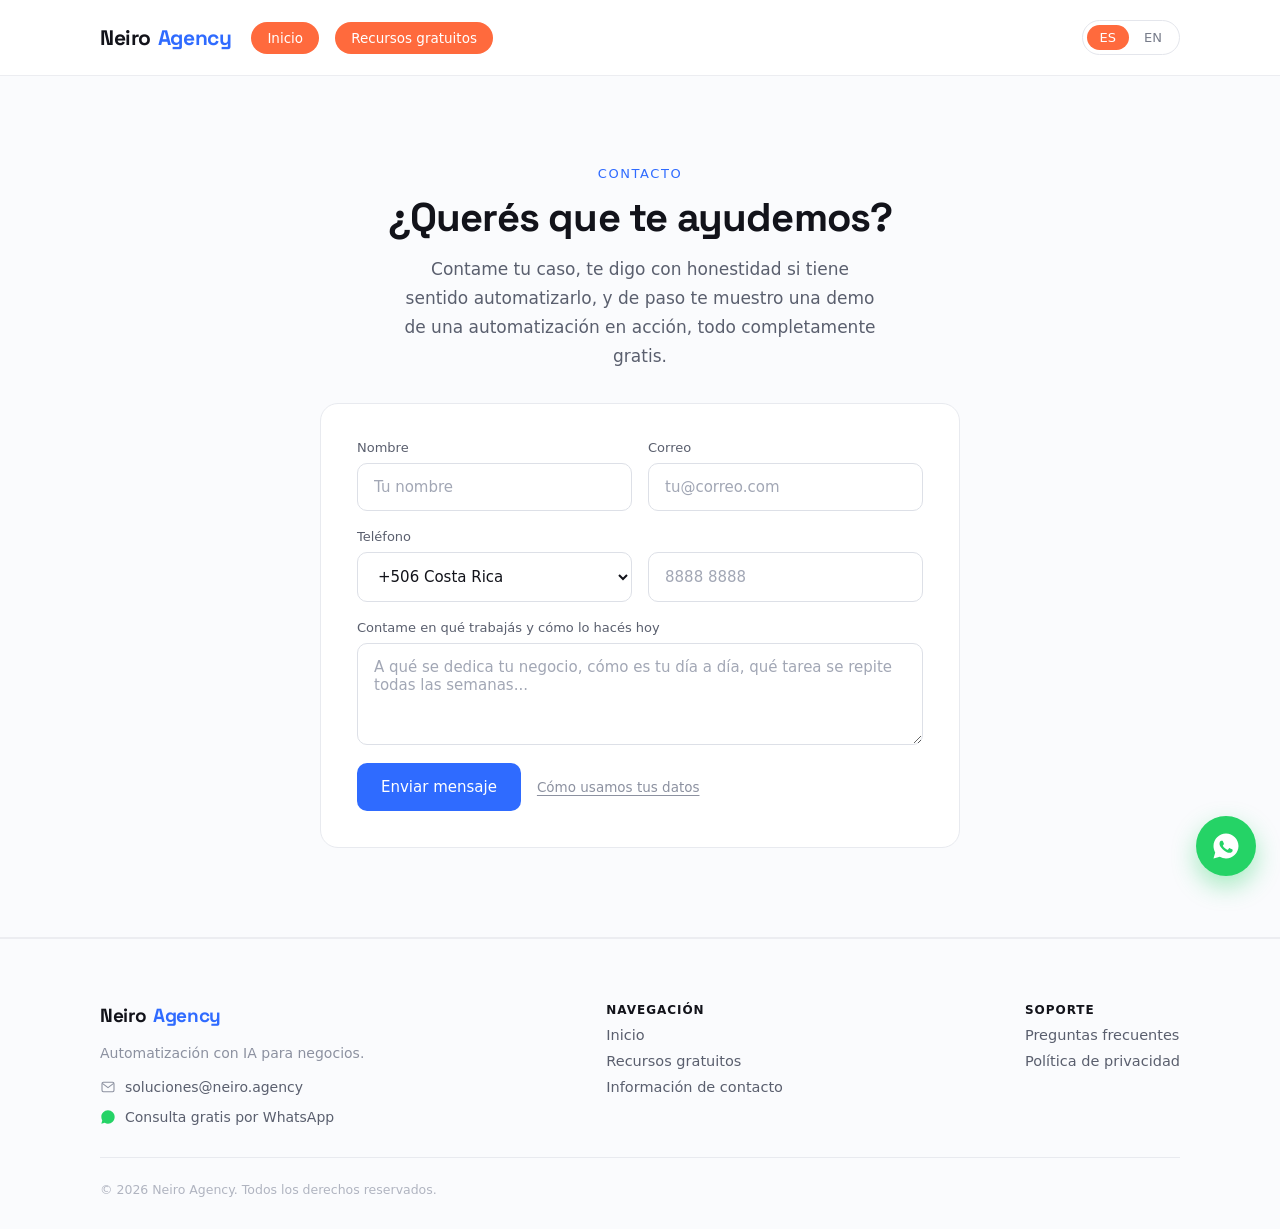
==== contacto.html @ ef7d7686 "Agregar Open Graph, Twitter Card y manifest con el logo de la marca El sitio no tenía og:image ni ma" ====
<!doctype html>
<html lang="es">
<head>
<meta charset="utf-8">
<meta name="viewport" content="width=device-width, initial-scale=1">
<title>Contacto · Neiro Agency</title>
<meta name="description" content="Contanos tu caso y te decimos con honestidad si tiene sentido automatizarlo.">
<meta property="og:title" content="Contacto · Neiro Agency">
<meta property="og:description" content="Contanos tu caso y te decimos con honestidad si tiene sentido automatizarlo.">
<meta property="og:image" content="https://neiro.agency/img/og-image.png">
<meta property="og:url" content="https://neiro.agency/contacto.html">
<meta property="og:type" content="website">
<meta name="twitter:card" content="summary_large_image">
<meta name="twitter:title" content="Contacto · Neiro Agency">
<meta name="twitter:description" content="Contanos tu caso y te decimos con honestidad si tiene sentido automatizarlo.">
<meta name="twitter:image" content="https://neiro.agency/img/og-image.png">
<link rel="manifest" href="manifest.json">
<link rel="icon" type="image/x-icon" href="favicon.ico">
<link rel="icon" type="image/png" sizes="32x32" href="img/favicon-32.png">
<link rel="icon" type="image/png" sizes="16x16" href="img/favicon-16.png">
<link rel="apple-touch-icon" sizes="180x180" href="img/apple-touch-icon.png">
<link rel="stylesheet" href="https://fonts.googleapis.com/css2?family=Space+Grotesk:wght@500;700&display=swap">
<style>
  :root { --accent: #2F6BFF; }
  * { box-sizing: border-box; }
  html { background: #ffffff; }
  body { margin: 0; background: #ffffff; color: #12131A; font-family: ui-sans-serif, system-ui, -apple-system, 'Segoe UI', sans-serif; overflow-x: hidden; overscroll-behavior-x: none; }
  a { color: var(--accent); text-decoration: none; }
  a:hover { color: #1D46C7; }
  h1, h2, h3 { font-family: 'Space Grotesk', ui-sans-serif, system-ui, sans-serif; margin: 0; letter-spacing: -0.02em; }
  p { margin: 0; }
  input, select, textarea { font-family: inherit; font-size: 15px; color: #12131A; background: #ffffff; border: 1px solid #DDE0E7; border-radius: 10px; padding: 14px 16px; outline: none; width: 100%; transition: border-color .2s ease, box-shadow .2s ease; }
  input:focus, select:focus, textarea:focus { border-color: var(--accent); box-shadow: 0 0 0 3px rgba(47,107,255,.14); }
  input::placeholder, textarea::placeholder { color: #A2A7B5; }
  @keyframes dcFadeUp { from { opacity: 0; transform: translateY(16px); } to { opacity: 1; transform: none; } }
  .reveal { transition: opacity .8s cubic-bezier(.22,.68,.3,1), transform .8s cubic-bezier(.22,.68,.3,1); }
  body[data-anim="on"] .reveal { opacity: 0; transform: translateY(22px); }
  body[data-anim="on"] .reveal.is-in { opacity: 1; transform: none; }
  .btn { cursor: pointer; user-select: none; transition: transform .4s cubic-bezier(.34,1.56,.64,1), box-shadow .3s ease, background-color .22s ease, border-color .22s ease; border: none; font: inherit; }
  .btn:hover { transform: translateY(-3px) scale(1.03); box-shadow: 0 12px 28px rgba(47,107,255,.28); }
  a.btn:not(.btn-ghost), a.btn:not(.btn-ghost):hover { color: #ffffff; }
  a.nav-cta, a.nav-cta:hover { color: #ffffff !important; background: #FF6A3D; }
  a.nav-cta:hover { background: #E85A2E; }
  .pill-tag { display: inline-block; transition: transform .4s cubic-bezier(.34,1.56,.64,1), box-shadow .3s ease; }
  .pill-tag:hover { transform: translateY(-4px) scale(1.05); box-shadow: 0 10px 20px rgba(47,107,255,.18); }
  .wa-float { position: fixed; bottom: 24px; right: 24px; width: 60px; height: 60px; border-radius: 50%; background: #25D366; display: flex; align-items: center; justify-content: center; box-shadow: 0 10px 24px rgba(37,211,102,.4); z-index: 500; }
  .wa-float:hover { box-shadow: 0 14px 32px rgba(37,211,102,.5) !important; }
  a.nav-link { display: inline-block; transition: transform .4s cubic-bezier(.34,1.56,.64,1); }
  a.nav-link:hover { transform: translateY(-2px) scale(1.06); }
  .btn:active { transform: translateY(0); box-shadow: none; }
  .field-error { font-size: 13px; color: #C0392B; }
  .info-grid { display: grid; grid-template-columns: 1fr; gap: 1px; background: #E8EAEF; border: 1px solid #E8EAEF; border-radius: 18px; overflow: hidden; }
  @media (min-width: 640px) { .info-grid { grid-template-columns: repeat(2, minmax(0, 1fr)); } }
  @media (min-width: 900px) { .info-grid { grid-template-columns: repeat(3, minmax(0, 1fr)); } }
  .lang-btn.is-active { color: #ffffff !important; background: #FF6A3D !important; }
  .lang-btn, .btn, a { touch-action: manipulation; }
  @media (max-width: 480px) {
    .lang-btn { padding: 9px 15px !important; font-size: 14px !important; }
    .phone-row select, .phone-row input { font-size: 16px !important; }
    .footer-row { flex-direction: column; justify-content: center; text-align: center; }
    .footer-row .footer-meta { align-items: center; }
  }
  @media (max-width: 640px) {
    .header-outer { justify-content: space-between; }
    .header-logo { order: 1; }
    .header-toggle { order: 2; margin-left: 0; }
    .header-links { order: 3; flex-basis: 100%; }
  }
  .lang-btn:not(.is-active) { color: #777C8A !important; background: transparent !important; }
  [hidden] { display: none !important; }
  a.contact-link { text-decoration: none; color: inherit; }
  a.contact-link:hover .contact-text, a.contact-link.contact-mail:hover { text-decoration: underline; text-underline-offset: 3px; }
  a.contact-link:focus-visible { outline: 2px solid var(--accent); outline-offset: 4px; border-radius: 4px; }
  @keyframes dcFade { from { opacity: 0; } to { opacity: 1; } }
  @keyframes dcPopIn { from { opacity: 0; transform: translateY(14px) scale(.96); } to { opacity: 1; transform: none; } }
  .modal { position: fixed; inset: 0; z-index: 1000; display: flex; align-items: center; justify-content: center; padding: 20px; }
  .modal-backdrop { position: absolute; inset: 0; background: rgba(18,19,26,.55); animation: dcFade .2s ease both; }
  .modal-card { position: relative; width: 100%; max-width: 420px; max-height: calc(100vh - 40px); max-height: calc(100dvh - 40px); overflow-y: auto; background: #ffffff; border-radius: 20px; padding: 36px 28px 28px; text-align: center; display: flex; flex-direction: column; align-items: center; gap: 12px; box-shadow: 0 24px 60px rgba(18,19,26,.28); animation: dcPopIn .28s cubic-bezier(.22,.68,.3,1) both; }
  .modal-x { position: absolute; top: 10px; right: 10px; width: 38px; height: 38px; display: flex; align-items: center; justify-content: center; border: none; background: transparent; border-radius: 10px; font-size: 26px; line-height: 1; color: #5A5F6E; cursor: pointer; transition: background-color .2s ease; }
  .modal-x:hover { background: #F1F3F8; }
  .modal-icon { width: 56px; height: 56px; border-radius: 50%; display: flex; align-items: center; justify-content: center; flex-shrink: 0; }
  .modal-icon.ok { background: var(--accent); }
  .modal-icon.err { background: #C0392B; }
  .modal-card h3 { font-size: 21px; line-height: 1.3; font-weight: 700; color: #12131A; }
  .modal-card p { font-size: 15px; line-height: 1.6; color: #444C63; }
  .hp { position: absolute; left: -9999px; top: auto; width: 1px; height: 1px; overflow: hidden; }
  @media (prefers-reduced-motion: reduce) {
    .reveal, .btn, .modal-card, .modal-backdrop { animation: none !important; transition: none !important; opacity: 1 !important; transform: none !important; }
  }
</style>
</head>
<body>

<div id="site-header" style="border-bottom: 1px solid #ECEDF1; background: #ffffff; position: fixed; top: 0; left: 0; right: 0; width: 100%; z-index: 10;">
  <div class="header-outer" style="max-width: 1160px; margin: 0 auto; padding: 20px clamp(20px, 4vw, 40px); display: flex; align-items: center; justify-content: flex-start; gap: 16px 20px; flex-wrap: wrap;">
    <a href="index.html" class="header-logo" style="font-family: 'Space Grotesk', ui-sans-serif, system-ui, sans-serif; font-weight: 700; font-size: 21px; letter-spacing: -0.02em; display: flex; gap: 7px;">
      <span style="color: #12131A;">Neiro</span><span style="color: var(--accent);">Agency</span>
    </a>
    <div class="header-links" style="display: flex; align-items: center; gap: 16px; flex-wrap: wrap;">
      <a href="index.html" class="btn nav-cta" data-en="Home" style="font-size: 13.5px; font-weight: 500; border-radius: 999px; padding: 8px 16px;">Inicio</a>
      <a href="recursos.html" class="btn nav-cta" data-en="Free resources" style="font-size: 13.5px; font-weight: 500; border-radius: 999px; padding: 8px 16px;">Recursos gratuitos</a>
    </div>
    <div class="header-toggle" style="display: flex; align-items: center; gap: 2px; border: 1px solid #E4E6EC; border-radius: 999px; padding: 4px; margin-left: auto;">
        <button class="btn lang-btn is-active" id="lang-es" style="font-size: 13px; font-weight: 500; border-radius: 999px; padding: 5px 13px;">ES</button>
        <button class="btn lang-btn" id="lang-en" style="font-size: 13px; font-weight: 500; border-radius: 999px; padding: 5px 13px;">EN</button>
      </div>
  </div>
</div>
<div id="header-spacer"></div>

<div id="contacto" style="background: #FAFBFD; border-bottom: 1px solid #ECEDF1;">
  <div class="reveal" style="max-width: 720px; margin: 0 auto; padding: clamp(60px, 7vw, 96px) clamp(20px, 4vw, 40px); display: flex; flex-direction: column; gap: 32px;">
    <div style="display: flex; flex-direction: column; align-items: center; gap: 14px; text-align: center;">
      <span data-en="Contact" style="font-size: 13px; font-weight: 500; letter-spacing: 0.12em; text-transform: uppercase; color: var(--accent);">Contacto</span>
      <h2 data-en="Want us to help you?" style="font-size: clamp(28px, 4.2vw, 40px); line-height: 1.16; font-weight: 700; color: #12131A;">¿Querés que te ayudemos?</h2>
      <p data-en="Tell me your situation, I'll be honest about whether it's worth automating, and I'll show you a demo of an automation in action, all completely free." style="font-size: clamp(15px, 1.6vw, 17px); line-height: 1.7; color: #5A5F6E; max-width: 480px;">Contame tu caso, te digo con honestidad si tiene sentido automatizarlo, y de paso te muestro una demo de una automatización en acción, todo completamente gratis.</p>
    </div>

    <div style="background: #ffffff; border: 1px solid #E8EAEF; border-radius: 18px; padding: clamp(24px, 3vw, 36px); display: flex; flex-direction: column; gap: 18px;">
      <div style="display: grid; grid-template-columns: repeat(auto-fit, minmax(220px, 1fr)); gap: 16px;">
        <div style="display: flex; flex-direction: column; gap: 8px;">
          <span data-en="Name" style="font-size: 13px; font-weight: 500; color: #5A5F6E;">Nombre</span>
          <input type="text" id="c-nombre" data-en-ph="Your name" placeholder="Tu nombre">
          <span id="c-nombre-error" class="field-error" hidden></span>
        </div>
        <div style="display: flex; flex-direction: column; gap: 8px;">
          <span data-en="Email" style="font-size: 13px; font-weight: 500; color: #5A5F6E;">Correo</span>
          <input type="email" id="c-correo" data-en-ph="you@email.com" placeholder="tu@correo.com">
          <span id="c-correo-error" class="field-error" hidden></span>
        </div>
      </div>
      <div style="display: flex; flex-direction: column; gap: 8px;">
        <span data-en="Phone" style="font-size: 13px; font-weight: 500; color: #5A5F6E;">Teléfono</span>
        <div class="phone-row" style="display: grid; grid-template-columns: repeat(auto-fit, minmax(220px, 1fr)); gap: 16px;">
          <select id="c-pais-tel" style="width: 100%;">
            <option>+93 Afganistán</option><option>+355 Albania</option><option>+49 Alemania</option><option>+376 Andorra</option>
            <option>+244 Angola</option><option>+1268 Antigua y Barbuda</option><option>+966 Arabia Saudita</option><option>+213 Argelia</option>
            <option>+54 Argentina</option><option>+374 Armenia</option><option>+61 Australia</option><option>+43 Austria</option>
            <option>+994 Azerbaiyán</option><option>+1242 Bahamas</option><option>+880 Bangladés</option><option>+1246 Barbados</option>
            <option>+973 Baréin</option><option>+32 Bélgica</option><option>+501 Belice</option><option>+229 Benín</option>
            <option>+375 Bielorrusia</option><option>+591 Bolivia</option><option>+387 Bosnia y Herzegovina</option><option>+267 Botsuana</option>
            <option>+55 Brasil</option><option>+673 Brunéi</option><option>+359 Bulgaria</option><option>+226 Burkina Faso</option>
            <option>+257 Burundi</option><option>+975 Bután</option><option>+238 Cabo Verde</option><option>+855 Camboya</option>
            <option>+237 Camerún</option><option>+1 Canadá</option><option>+974 Catar</option><option>+235 Chad</option>
            <option>+56 Chile</option><option>+86 China</option><option>+357 Chipre</option><option>+57 Colombia</option>
            <option>+269 Comoras</option><option>+850 Corea del Norte</option><option>+82 Corea del Sur</option><option>+225 Costa de Marfil</option>
            <option selected>+506 Costa Rica</option><option>+385 Croacia</option><option>+53 Cuba</option><option>+45 Dinamarca</option>
            <option>+1767 Dominica</option><option>+593 Ecuador</option><option>+20 Egipto</option><option>+503 El Salvador</option>
            <option>+971 Emiratos Árabes Unidos</option><option>+291 Eritrea</option><option>+421 Eslovaquia</option><option>+386 Eslovenia</option>
            <option>+34 España</option><option>+1 Estados Unidos</option><option>+372 Estonia</option><option>+268 Esuatini</option>
            <option>+251 Etiopía</option><option>+679 Fiyi</option><option>+63 Filipinas</option><option>+358 Finlandia</option>
            <option>+33 Francia</option><option>+241 Gabón</option><option>+220 Gambia</option><option>+995 Georgia</option>
            <option>+233 Ghana</option><option>+1473 Granada</option><option>+30 Grecia</option><option>+502 Guatemala</option>
            <option>+224 Guinea</option><option>+245 Guinea-Bisáu</option><option>+240 Guinea Ecuatorial</option><option>+592 Guyana</option>
            <option>+509 Haití</option><option>+504 Honduras</option><option>+852 Hong Kong</option><option>+36 Hungría</option>
            <option>+91 India</option><option>+62 Indonesia</option><option>+964 Irak</option><option>+98 Irán</option>
            <option>+353 Irlanda</option><option>+354 Islandia</option><option>+972 Israel</option><option>+39 Italia</option>
            <option>+1876 Jamaica</option><option>+81 Japón</option><option>+962 Jordania</option><option>+7 Kazajistán</option>
            <option>+254 Kenia</option><option>+996 Kirguistán</option><option>+686 Kiribati</option><option>+965 Kuwait</option>
            <option>+856 Laos</option><option>+266 Lesoto</option><option>+371 Letonia</option><option>+961 Líbano</option>
            <option>+231 Liberia</option><option>+218 Libia</option><option>+423 Liechtenstein</option><option>+370 Lituania</option>
            <option>+352 Luxemburgo</option><option>+853 Macao</option><option>+261 Madagascar</option><option>+60 Malasia</option>
            <option>+265 Malaui</option><option>+960 Maldivas</option><option>+223 Malí</option><option>+356 Malta</option>
            <option>+212 Marruecos</option><option>+230 Mauricio</option><option>+222 Mauritania</option><option>+52 México</option>
            <option>+373 Moldavia</option><option>+377 Mónaco</option><option>+976 Mongolia</option><option>+382 Montenegro</option>
            <option>+258 Mozambique</option><option>+264 Namibia</option><option>+674 Nauru</option><option>+977 Nepal</option>
            <option>+505 Nicaragua</option><option>+227 Níger</option><option>+234 Nigeria</option><option>+47 Noruega</option>
            <option>+64 Nueva Zelanda</option><option>+968 Omán</option><option>+31 Países Bajos</option><option>+92 Pakistán</option>
            <option>+507 Panamá</option><option>+675 Papúa Nueva Guinea</option><option>+595 Paraguay</option><option>+51 Perú</option>
            <option>+48 Polonia</option><option>+351 Portugal</option><option>+1787 Puerto Rico</option><option>+44 Reino Unido</option>
            <option>+236 República Centroafricana</option><option>+420 República Checa</option><option>+242 República del Congo</option>
            <option>+243 República Democrática del Congo</option><option>+1809 República Dominicana</option><option>+250 Ruanda</option>
            <option>+40 Rumanía</option><option>+7 Rusia</option><option>+685 Samoa</option><option>+378 San Marino</option>
            <option>+1758 Santa Lucía</option><option>+239 Santo Tomé y Príncipe</option><option>+221 Senegal</option><option>+381 Serbia</option>
            <option>+248 Seychelles</option><option>+232 Sierra Leona</option><option>+65 Singapur</option><option>+963 Siria</option>
            <option>+252 Somalia</option><option>+94 Sri Lanka</option><option>+27 Sudáfrica</option><option>+249 Sudán</option>
            <option>+211 Sudán del Sur</option><option>+46 Suecia</option><option>+41 Suiza</option><option>+597 Surinam</option>
            <option>+66 Tailandia</option><option>+886 Taiwán</option><option>+255 Tanzania</option><option>+992 Tayikistán</option>
            <option>+670 Timor Oriental</option><option>+228 Togo</option><option>+676 Tonga</option><option>+1868 Trinidad y Tobago</option>
            <option>+216 Túnez</option><option>+993 Turkmenistán</option><option>+90 Turquía</option><option>+688 Tuvalu</option>
            <option>+380 Ucrania</option><option>+256 Uganda</option><option>+598 Uruguay</option><option>+998 Uzbekistán</option>
            <option>+678 Vanuatu</option><option>+58 Venezuela</option><option>+84 Vietnam</option><option>+967 Yemen</option>
            <option>+253 Yibuti</option><option>+260 Zambia</option><option>+263 Zimbabue</option>
          </select>
          <input type="tel" id="c-telefono" placeholder="8888 8888" style="width: 100%;">
        </div>
        <span id="c-tel-error" class="field-error" hidden></span>
      </div>
      <div style="display: flex; flex-direction: column; gap: 8px;">
        <span data-en="Tell me what you do and how you do it today" style="font-size: 13px; font-weight: 500; color: #5A5F6E;">Contame en qué trabajás y cómo lo hacés hoy</span>
        <textarea rows="4" id="c-mensaje" data-en-ph="What your business does, what your day-to-day looks like, what task repeats every week..." placeholder="A qué se dedica tu negocio, cómo es tu día a día, qué tarea se repite todas las semanas..."></textarea>
      </div>
      <div class="hp" aria-hidden="true"><label>Website <input type="text" id="c-website" tabindex="-1" autocomplete="off"></label></div>
      <div style="display: flex; align-items: center; gap: 16px; flex-wrap: wrap;">
        <button class="btn" id="c-submit" data-en="Send message" style="font-size: 15px; font-weight: 500; color: #ffffff; background: var(--accent); border-radius: 10px; padding: 15px 24px; text-align: center;">Enviar mensaje</button>
        <a href="privacidad.html" id="privacy-link" target="_blank" rel="noopener" data-en="How we use your data" style="font-size: 13.5px; color: #8C91A0; text-decoration: underline; text-underline-offset: 3px;">Cómo usamos tus datos</a>
      </div>
    </div>
  </div>
</div>

<div style="border-top: 1px solid #ECEDF1; background: #FAFBFD;">
  <div style="max-width: 1160px; margin: 0 auto; padding: clamp(48px, 6vw, 64px) clamp(20px, 4vw, 40px) 32px; display: flex; flex-direction: column; gap: 32px;">
    <div style="display: flex; flex-wrap: wrap; justify-content: space-between; gap: 32px;">
      <div style="display: flex; flex-direction: column; gap: 14px; max-width: 300px;">
        <a href="index.html" style="font-family: 'Space Grotesk', ui-sans-serif, system-ui, sans-serif; font-weight: 700; font-size: 19px; letter-spacing: -0.02em; display: flex; gap: 6px;">
          <span style="color: #12131A;">Neiro</span><span style="color: var(--accent);">Agency</span>
        </a>
        <p data-en="AI automation for businesses." style="font-size: 14px; color: #8C91A0; line-height: 1.6;">Automatización con IA para negocios.</p>
        <a class="contact-link" href="mailto:soluciones@neiro.agency" style="display: flex; align-items: center; gap: 9px;">
          <svg viewBox="0 0 24 24" fill="none" stroke="#8C91A0" stroke-width="1.6" stroke-linecap="round" stroke-linejoin="round" style="width: 16px; height: 16px; flex-shrink: 0;" aria-hidden="true"><rect x="3" y="5" width="18" height="14" rx="2"></rect><path d="m4 7 8 6 8-6"></path></svg>
          <span style="font-size: 14px; color: #5A5F6E;">soluciones@neiro.agency</span>
        </a>
        <a class="contact-link" href="https://wa.me/50671907855" target="_blank" rel="noopener noreferrer" style="display: flex; align-items: center; gap: 9px;">
          <svg viewBox="0 0 24 24" fill="#25D366" style="width: 16px; height: 16px; flex-shrink: 0;" aria-hidden="true"><path d="M12 2C6.48 2 2 6.48 2 12c0 1.86.5 3.6 1.38 5.1L2 22l5.05-1.35A9.94 9.94 0 0 0 12 22c5.52 0 10-4.48 10-10S17.52 2 12 2Z"></path></svg>
          <span data-en="Free consultation via WhatsApp" style="font-size: 14px; color: #5A5F6E;">Consulta gratis por WhatsApp</span>
        </a>
      </div>
      <div style="display: flex; flex-direction: column; gap: 10px;">
        <span data-en="Navigation" style="font-size: 12px; font-weight: 700; letter-spacing: 0.08em; text-transform: uppercase; color: #12131A;">Navegación</span>
        <a href="index.html" class="nav-link" data-en="Home" style="font-size: 14.5px; color: #5A5F6E;">Inicio</a>
        <a href="recursos.html" class="nav-link" data-en="Free resources" style="font-size: 14.5px; color: #5A5F6E;">Recursos gratuitos</a>
        <a href="informacion.html" class="nav-link" data-en="Contact information" style="font-size: 14.5px; color: #5A5F6E;">Información de contacto</a>
      </div>
      <div style="display: flex; flex-direction: column; gap: 10px;">
        <span data-en="Support" style="font-size: 12px; font-weight: 700; letter-spacing: 0.08em; text-transform: uppercase; color: #12131A;">Soporte</span>
        <a href="index.html#faq" class="nav-link" data-en="FAQ" style="font-size: 14.5px; color: #5A5F6E;">Preguntas frecuentes</a>
        <a href="privacidad.html" class="nav-link" data-en="Privacy policy" style="font-size: 14.5px; color: #5A5F6E;">Política de privacidad</a>
      </div>
    </div>
    <div class="footer-row" style="display: flex; align-items: center; justify-content: space-between; gap: 16px; flex-wrap: wrap; padding-top: 24px; border-top: 1px solid #E8EAEF;">
      <span data-en="© 2026 Neiro Agency. All rights reserved." style="font-size: 12.5px; color: #B0B4C0;">© 2026 Neiro Agency. Todos los derechos reservados.</span>
    </div>
  </div>
</div>

<div id="modal" class="modal" hidden role="dialog" aria-modal="true" aria-labelledby="modal-title" aria-describedby="modal-text">
  <div class="modal-backdrop" data-close></div>
  <div class="modal-card">
    <button type="button" class="modal-x" id="modal-x" data-close aria-label="Cerrar">&times;</button>
    <div class="modal-icon ok" id="modal-icon"></div>
    <h3 id="modal-title"></h3>
    <p id="modal-text"></p>
    <button type="button" class="btn" id="modal-ok" data-close style="margin-top: 8px; width: 100%; font-size: 15px; font-weight: 500; color: #ffffff; background: var(--accent); border-radius: 10px; padding: 14px 24px;"></button>
  </div>
</div>

<a class="btn wa-float" href="https://wa.me/50671907855?text=Hola%2C%20quiero%20saber%20m%C3%A1s%20sobre%20las%20automatizaciones%20con%20IA" target="_blank" rel="noopener noreferrer" aria-label="Escribinos por WhatsApp">
  <svg viewBox="0 0 24 24" fill="#ffffff" style="width: 30px; height: 30px;" aria-hidden="true"><path d="M12 2C6.48 2 2 6.48 2 12c0 1.86.5 3.6 1.38 5.1L2 22l5.05-1.35A9.94 9.94 0 0 0 12 22c5.52 0 10-4.48 10-10S17.52 2 12 2Zm5.2 14.2c-.22.62-1.28 1.18-1.77 1.24-.46.06-1.02.08-1.65-.1-.38-.11-.86-.27-1.48-.53-2.6-1.12-4.3-3.74-4.43-3.92-.13-.18-1.06-1.41-1.06-2.69 0-1.28.67-1.9.9-2.16.24-.26.52-.32.7-.32h.5c.16 0 .37-.03.58.44.22.5.74 1.74.8 1.86.06.13.1.28.02.46-.08.18-.13.28-.26.43-.13.15-.27.34-.39.46-.13.13-.26.27-.11.53.15.26.67 1.1 1.44 1.78.99.88 1.83 1.16 2.09 1.29.26.13.41.11.56-.07.15-.18.65-.75.82-1.01.17-.26.34-.22.57-.13.24.08 1.5.71 1.76.84.26.13.43.19.5.3.06.13.06.7-.16 1.32Z"></path></svg>
</a>

<script src="script.js"></script>
</body>
</html>
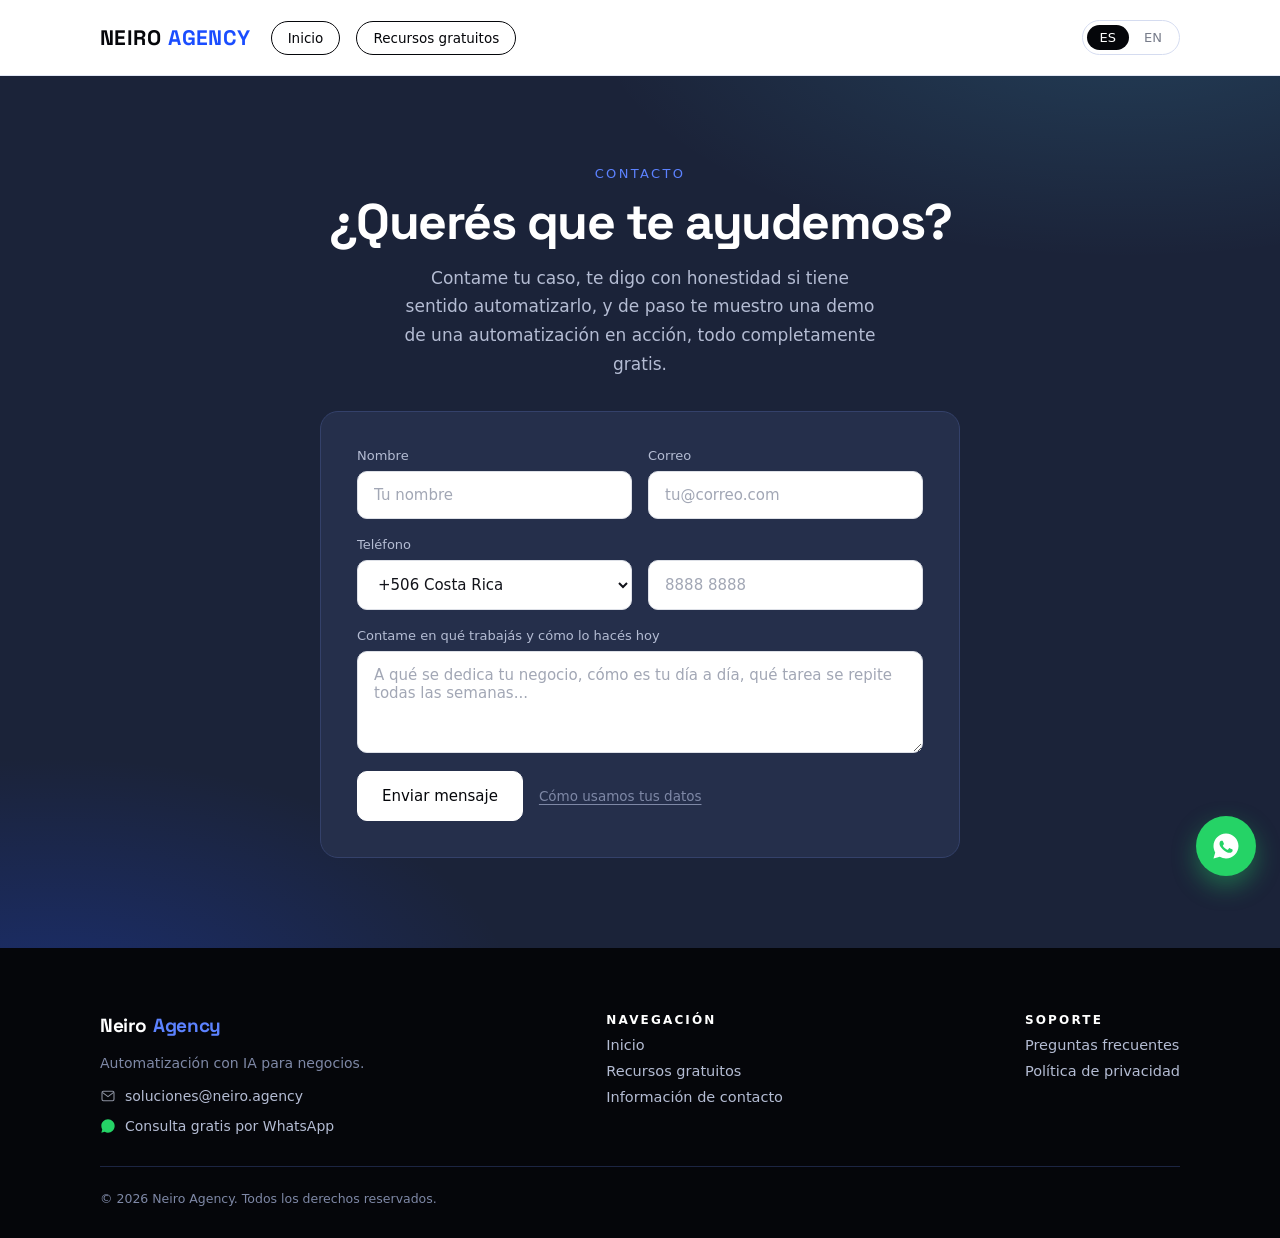
==== commit 5d5a5fe1: "Rediseño: tema negro + azul eléctrico, hero con logo animado, cinta de herramientas, cifras, cómo fu" ====
--- a/contacto.html
+++ b/contacto.html
@@ -7,18 +7,18 @@
 <meta name="description" content="Contanos tu caso y te decimos con honestidad si tiene sentido automatizarlo.">
 <meta property="og:title" content="Contacto · Neiro Agency">
 <meta property="og:description" content="Contanos tu caso y te decimos con honestidad si tiene sentido automatizarlo.">
-<meta property="og:image" content="https://neiro.agency/img/og-image.png">
-<meta property="og:url" content="https://neiro.agency/contacto.html">
+<meta property="og:image" content="https://www.neiro.agency/img/og-image.png">
+<meta property="og:url" content="https://www.neiro.agency/contacto.html">
 <meta property="og:type" content="website">
 <meta name="twitter:card" content="summary_large_image">
 <meta name="twitter:title" content="Contacto · Neiro Agency">
 <meta name="twitter:description" content="Contanos tu caso y te decimos con honestidad si tiene sentido automatizarlo.">
-<meta name="twitter:image" content="https://neiro.agency/img/og-image.png">
+<meta name="twitter:image" content="https://www.neiro.agency/img/og-image.png">
 <link rel="manifest" href="manifest.json">
-<link rel="icon" type="image/x-icon" href="favicon.ico">
-<link rel="icon" type="image/png" sizes="32x32" href="img/favicon-32.png">
-<link rel="icon" type="image/png" sizes="16x16" href="img/favicon-16.png">
-<link rel="apple-touch-icon" sizes="180x180" href="img/apple-touch-icon.png">
+<link rel="icon" href="/favicon.ico" sizes="48x48">
+<link rel="icon" href="/icon-192.png" type="image/png" sizes="192x192">
+<link rel="apple-touch-icon" href="/apple-touch-icon.png">
+<link rel="canonical" href="https://www.neiro.agency/contacto.html">
 <link rel="stylesheet" href="https://fonts.googleapis.com/css2?family=Space+Grotesk:wght@500;700&display=swap">
 <style>
   :root { --accent: #2F6BFF; }
@@ -65,6 +65,8 @@
     .header-logo { order: 1; }
     .header-toggle { order: 2; margin-left: 0; }
     .header-links { order: 3; flex-basis: 100%; }
+    .header-links { gap: 6px !important; }
+    .header-links .nav-cta { font-size: 12px !important; padding: 7px 10px !important; white-space: nowrap; }
   }
   .lang-btn:not(.is-active) { color: #777C8A !important; background: transparent !important; }
   [hidden] { display: none !important; }
@@ -88,6 +90,9 @@
     .reveal, .btn, .modal-card, .modal-backdrop { animation: none !important; transition: none !important; opacity: 1 !important; transform: none !important; }
   }
 </style>
+<link rel="stylesheet" href="neiro-theme.css">
+<link rel="preconnect" href="https://chatwoot.neiro.agency" crossorigin>
+<link rel="preload" as="script" href="https://chatwoot.neiro.agency/packs/js/sdk.js">
 </head>
 <body>
 
@@ -108,7 +113,7 @@
 </div>
 <div id="header-spacer"></div>
 
-<div id="contacto" style="background: #FAFBFD; border-bottom: 1px solid #ECEDF1;">
+<div id="contacto" class="sec-dark" style="background: #FAFBFD; border-bottom: 1px solid #ECEDF1;">
   <div class="reveal" style="max-width: 720px; margin: 0 auto; padding: clamp(60px, 7vw, 96px) clamp(20px, 4vw, 40px); display: flex; flex-direction: column; gap: 32px;">
     <div style="display: flex; flex-direction: column; align-items: center; gap: 14px; text-align: center;">
       <span data-en="Contact" style="font-size: 13px; font-weight: 500; letter-spacing: 0.12em; text-transform: uppercase; color: var(--accent);">Contacto</span>
@@ -199,7 +204,7 @@
   </div>
 </div>
 
-<div style="border-top: 1px solid #ECEDF1; background: #FAFBFD;">
+<div class="sec-dark sec-footer" style="border-top: 1px solid #ECEDF1; background: #FAFBFD;">
   <div style="max-width: 1160px; margin: 0 auto; padding: clamp(48px, 6vw, 64px) clamp(20px, 4vw, 40px) 32px; display: flex; flex-direction: column; gap: 32px;">
     <div style="display: flex; flex-wrap: wrap; justify-content: space-between; gap: 32px;">
       <div style="display: flex; flex-direction: column; gap: 14px; max-width: 300px;">
@@ -211,7 +216,7 @@
           <svg viewBox="0 0 24 24" fill="none" stroke="#8C91A0" stroke-width="1.6" stroke-linecap="round" stroke-linejoin="round" style="width: 16px; height: 16px; flex-shrink: 0;" aria-hidden="true"><rect x="3" y="5" width="18" height="14" rx="2"></rect><path d="m4 7 8 6 8-6"></path></svg>
           <span style="font-size: 14px; color: #5A5F6E;">soluciones@neiro.agency</span>
         </a>
-        <a class="contact-link" href="https://wa.me/50671907855" target="_blank" rel="noopener noreferrer" style="display: flex; align-items: center; gap: 9px;">
+        <a class="contact-link" href="https://wa.me/50671907855?text=Hola%2C%20quiero%20saber%20m%C3%A1s%20sobre%20las%20automatizaciones%20con%20IA" target="_blank" rel="noopener noreferrer" style="display: flex; align-items: center; gap: 9px;">
           <svg viewBox="0 0 24 24" fill="#25D366" style="width: 16px; height: 16px; flex-shrink: 0;" aria-hidden="true"><path d="M12 2C6.48 2 2 6.48 2 12c0 1.86.5 3.6 1.38 5.1L2 22l5.05-1.35A9.94 9.94 0 0 0 12 22c5.52 0 10-4.48 10-10S17.52 2 12 2Z"></path></svg>
           <span data-en="Free consultation via WhatsApp" style="font-size: 14px; color: #5A5F6E;">Consulta gratis por WhatsApp</span>
         </a>
@@ -250,5 +255,7 @@
 </a>
 
 <script src="script.js"></script>
+<script src="neiro-fx.js"></script>
+<script src="neiro-extras.js"></script>
 </body>
 </html>
--- a/neiro-theme.css
+++ b/neiro-theme.css
@@ -0,0 +1,389 @@
+/* Neiro Agency — tema: negro + azul eléctrico. Capa visual encima del HTML (no toca textos ni workflows). */
+:root {
+  --accent: #1A4DFF;
+  --blue: #1A4DFF;
+  --blue-deep: #0B2FCC;
+  --ink: #05060A;
+  --ease: cubic-bezier(.22,.68,.3,1);
+}
+html { background: #ffffff; scroll-behavior: smooth; }
+body { color: var(--ink); }
+a { color: var(--blue); }
+a:hover { color: var(--blue-deep); }
+
+/* ---------- Preloader ---------- */
+body.is-loading { overflow: hidden; }
+#preloader {
+  position: fixed; inset: 0; z-index: 9999; background: #ffffff;
+  display: flex; flex-direction: column; align-items: center; justify-content: center; gap: 22px;
+  transition: transform .9s cubic-bezier(.77,0,.18,1);
+}
+#preloader.is-done { transform: translateY(-100%); }
+.pl-logo { position: relative; width: min(82vw, 600px); aspect-ratio: 7 / 1; }
+.pl-logo img { position: absolute; inset: 0; width: 100%; height: 100%; opacity: .1; }
+.pl-fill {
+  position: absolute; inset: 0; background: var(--ink);
+  -webkit-mask: url(img/neiro-agency-logo.svg) center / contain no-repeat; mask: url(img/neiro-agency-logo.svg) center / contain no-repeat;
+  clip-path: inset(0 calc(100% - var(--p, 0) * 100%) 0 0);
+}
+.pl-count { font: 700 13px 'Space Grotesk', system-ui, sans-serif; letter-spacing: .24em; color: var(--blue); }
+.pl-count::after { content: '%'; }
+.pl-bar { position: absolute; left: 0; bottom: 0; height: 4px; width: calc(var(--p, 0) * 100%); background: var(--blue); }
+
+/* ---------- Header ---------- */
+#site-header { background: rgba(255,255,255,.88) !important; backdrop-filter: blur(14px); -webkit-backdrop-filter: blur(14px); border-bottom: 1px solid #E3E8F5 !important; }
+.header-logo, .brand-up { text-transform: uppercase; letter-spacing: .02em !important; }
+.header-logo span:first-child, .brand-up span:first-child { color: var(--ink) !important; }
+.header-logo span:last-child, .brand-up span:last-child { color: var(--blue) !important; }
+a.nav-cta, a.nav-cta:hover { background: var(--blue); color: #fff !important; }
+.header-toggle { border-color: #D5DCF0 !important; }
+.lang-btn.is-active { background: var(--ink) !important; color: #fff !important; }
+
+/* ---------- Botones con relleno al pasar el mouse ---------- */
+.btn { position: relative; overflow: hidden; isolation: isolate; }
+.btn::before {
+  content: ''; position: absolute; inset: -1px; z-index: -1; background: var(--ink);
+  transform: translateY(101%); transition: transform .5s var(--ease);
+}
+.btn:hover::before { transform: translateY(0); }
+.btn:hover { box-shadow: 0 12px 28px rgba(26,77,255,.28); }
+a.nav-cta:hover::before { background: var(--ink); }
+.btn-ghost::before { background: var(--blue); }
+.btn-ghost:hover, a.btn-ghost:hover { color: #fff !important; border-color: var(--blue) !important; }
+.lang-btn::before { display: none; }
+.btn:not(.btn-ghost):not(.lang-btn):hover { color: #fff !important; }
+.pill-tag { transition: transform .4s cubic-bezier(.34,1.56,.64,1), background-color .3s ease, color .3s ease; }
+.pill-tag:hover { background: var(--blue) !important; color: #fff !important; box-shadow: 0 10px 20px rgba(26,77,255,.28); }
+.arrow:hover { background: var(--blue) !important; border-color: var(--blue) !important; color: #fff; }
+.lift:hover, body[data-anim="on"] .reveal.is-in.lift:hover { border-color: var(--blue) !important; box-shadow: 0 18px 40px rgba(26,77,255,.16); }
+.faq-item:hover { border-color: var(--blue); }
+
+/* ---------- Hero (el logo se rellena al bajar) ---------- */
+.hero-track { position: relative; height: 230vh; background: #fff; }
+.hero-sticky {
+  position: sticky; top: 0; height: 100vh; height: 100svh; overflow: hidden;
+  display: flex; flex-direction: column; align-items: center; justify-content: center; gap: clamp(14px, 2.4vh, 26px);
+  padding: 90px clamp(20px, 4vw, 40px) 40px; text-align: center;
+  background-image: linear-gradient(#D9E0F2 1px, transparent 1px), linear-gradient(90deg, #D9E0F2 1px, transparent 1px);
+  background-size: 64px 64px; background-position: center top;
+}
+.hero-sticky::after { content: ''; position: absolute; inset: 0; background: radial-gradient(ellipse at center, rgba(255,255,255,0) 0%, #fff 78%); pointer-events: none; }
+.hero-sticky > * { position: relative; z-index: 1; }
+.hero-logo { position: relative; width: min(84vw, 1000px); aspect-ratio: 7 / 1; }
+.hero-logo-base { position: absolute; inset: 0; width: 100%; height: 100%; opacity: .09; }
+.hero-logo-fill {
+  position: absolute; inset: 0; background: linear-gradient(90deg, var(--ink) 0%, var(--ink) 36%, var(--blue) 62%, var(--blue) 100%);
+  -webkit-mask: url(img/neiro-agency-logo.svg) center / contain no-repeat; mask: url(img/neiro-agency-logo.svg) center / contain no-repeat;
+  clip-path: inset(0 calc(100% - var(--hp, 0) * 100%) 0 0);
+}
+.hero-tag { font: 700 clamp(11px, 1.2vw, 13px) 'Space Grotesk', system-ui, sans-serif; letter-spacing: .3em; color: var(--blue); }
+.hero-copy { max-width: 760px; display: flex; flex-direction: column; align-items: center; gap: 16px; opacity: calc(.15 + var(--hp, 0) * .85); transform: translateY(calc((1 - var(--hp, 0)) * 26px)); }
+.hero-copy h1 { font-size: clamp(26px, 4.2vw, 50px) !important; line-height: 1.08 !important; color: var(--ink) !important; text-transform: none; }
+.hero-copy p { color: #3A4156 !important; }
+.hero-scroll { position: absolute !important; bottom: 22px; left: 50%; width: 22px; height: 36px; margin-left: -11px; border: 2px solid var(--ink); border-radius: 12px; opacity: calc(1 - var(--hp, 0) * 3); }
+.hero-scroll i { position: absolute; left: 50%; top: 6px; width: 3px; height: 7px; margin-left: -1.5px; border-radius: 2px; background: var(--blue); animation: scrollDot 1.5s ease-in-out infinite; }
+@keyframes scrollDot { 0% { transform: translateY(0); opacity: 1; } 100% { transform: translateY(12px); opacity: 0; } }
+
+/* ---------- Títulos que se rellenan al hacer scroll ---------- */
+.fill-h {
+  --on: var(--ink); --off: #C7CEE3; --p: 0;
+  background: linear-gradient(90deg, var(--on) calc(var(--p) * 120% - 20%), var(--off) calc(var(--p) * 120%));
+  -webkit-background-clip: text; background-clip: text; -webkit-text-fill-color: transparent; color: transparent !important;
+}
+.sec-dark .fill-h, .sec-blue .fill-h { --on: #fff; --off: #2B3556; }
+.sec-blue .fill-h { --off: #5B80FF; }
+
+/* ---------- Secciones alternadas: claro / negro / azul eléctrico ---------- */
+.sec-dark { background: var(--ink) !important; border-color: var(--ink) !important; }
+.sec-dark.sec-footer { background: var(--ink) !important; border-top: 0 !important; }
+.sec-dark [style*="color: #12131A"] { color: #fff !important; }
+.sec-dark [style*="color: #5A5F6E"] { color: #B4BCD3 !important; }
+.sec-dark [style*="color: #8C91A0"], .sec-dark [style*="color: #B0B4C0"] { color: #7E88A6 !important; }
+.sec-dark [style*="color: var(--accent)"] { color: #5C82FF !important; }
+.sec-dark [style*="background: #ffffff"] { background: #0D111C !important; }
+.sec-dark [style*="border: 1px solid #E8EAEF"] { border-color: #1C2542 !important; }
+.sec-dark .footer-row { border-top-color: #1C2542 !important; }
+.sec-dark .pill-tag, .sec-dark .contact-link { color: inherit; }
+.sec-dark .nav-link:hover { color: #fff !important; }
+.sec-dark .lift:hover, body[data-anim="on"] .sec-dark .reveal.is-in.lift:hover { box-shadow: 0 18px 40px rgba(26,77,255,.28); }
+.sec-dark .brand-up span:first-child { color: #fff !important; }
+.sec-dark .brand-up span:last-child { color: #5C82FF !important; }
+
+.sec-blue { background: var(--blue) !important; border-color: var(--blue) !important; }
+.sec-blue > .reveal > div:first-child [style*="color: var(--accent)"] { color: #fff !important; opacity: .85; }
+.sec-blue > .reveal > div:first-child [style*="color: #12131A"] { color: #fff !important; }
+.sec-blue > .reveal > div:first-child [style*="color: #5A5F6E"] { color: #E3EAFF !important; }
+.sec-blue input:focus, .sec-blue select:focus, .sec-blue textarea:focus { border-color: var(--ink); box-shadow: 0 0 0 3px rgba(5,6,10,.18); }
+
+.sec-light { background: var(--tint) !important; border-color: var(--line) !important; }
+
+/* Etiquetas pequeñas en mayúsculas (estilo NEIRO) */
+[data-en][style*="text-transform: uppercase"] { letter-spacing: .18em !important; }
+
+/* ---------- Accesibilidad ---------- */
+@media (prefers-reduced-motion: reduce) {
+  #preloader { display: none !important; }
+  body.is-loading { overflow: auto; }
+  .hero-track { height: auto; }
+  .hero-sticky { position: relative; height: auto; min-height: 100vh; }
+  .hero-logo-fill { clip-path: none; }
+  .hero-copy { opacity: 1; transform: none; }
+  .fill-h { background: none !important; -webkit-text-fill-color: currentColor; color: var(--on) !important; }
+}
+@media (max-width: 640px) {
+  .hero-track { height: 200vh; }
+  .hero-sticky { padding-top: 110px; }
+}
+
+/* Tarjetas dentro de secciones negras (el navegador reescribe el style inline, por eso se usa la clase) */
+.sec-dark .lift { background: #0D111C !important; border-color: #1C2542 !important; }
+
+/* WhatsApp: .btn le quitaba el position:fixed */
+.wa-float, a.btn.wa-float { position: fixed !important; overflow: visible !important; border: 0 !important; background: #25D366 !important; }
+.wa-float::before { display: none !important; }
+
+/* ---------- Botones: blancos que se rellenan de negro ---------- */
+.btn:not(.lang-btn):not(.wa-float) {
+  background: #ffffff !important; color: var(--ink) !important;
+  border: 1.5px solid var(--ink) !important;
+}
+.btn:not(.lang-btn):not(.wa-float)::before { background: var(--ink); }
+.btn:not(.lang-btn):not(.wa-float):hover, a.btn:not(.lang-btn):not(.wa-float):hover { color: #ffffff !important; border-color: var(--ink) !important; }
+.btn:not(.lang-btn):not(.wa-float):active { transform: translateY(0) scale(.98); }
+a.nav-cta, a.nav-cta:hover { background: #ffffff; }
+a.nav-cta { color: var(--ink) !important; }
+.sec-dark .btn:not(.lang-btn):not(.wa-float) { border-color: #ffffff !important; }
+.sec-dark .btn:not(.lang-btn):not(.wa-float)::before { background: var(--blue); }
+.sec-dark .btn:not(.lang-btn):not(.wa-float):hover { color: #ffffff !important; border-color: var(--blue) !important; }
+.sec-blue { background: var(--ink) !important; }
+
+/* ---------- Casos de uso: pestañas redondas que se deslizan ---------- */
+.uc-tabs { position: relative; align-self: center; display: flex; gap: 0; padding: 6px; background: #ffffff; border: 1px solid var(--line); border-radius: 999px; max-width: 100%; overflow-x: auto; scrollbar-width: none; }
+.uc-tabs::-webkit-scrollbar { display: none; }
+.uc-ind { position: absolute; top: 6px; bottom: 6px; left: 0; width: 0; border-radius: 999px; background: var(--ink); transition: transform .65s cubic-bezier(.65,0,.15,1), width .65s cubic-bezier(.65,0,.15,1); z-index: 0; box-shadow: 0 8px 20px rgba(5,6,10,.25); }
+.uc-tab { position: relative; z-index: 1; display: inline-flex; align-items: center; gap: 9px; white-space: nowrap; border: 0; background: transparent; cursor: pointer; font: 500 15px 'Space Grotesk', system-ui, sans-serif; color: #4A5168; padding: 14px 26px; border-radius: 999px; transition: color .45s ease; }
+.uc-tab b { font: 700 11px 'Space Grotesk', system-ui, sans-serif; letter-spacing: .1em; color: var(--blue); transition: color .45s ease; }
+.uc-tab:hover { color: var(--ink); }
+.uc-tab.is-active { color: #fff; }
+.uc-tab.is-active b { color: #8FA8FF; }
+.uc-tab:focus-visible { outline: 2px solid var(--blue); outline-offset: 2px; }
+.uc-grid.is-tabbed { grid-template-columns: minmax(0, 860px) !important; justify-content: center; }
+.uc-grid.is-tabbed > .uc-card { animation: ucIn .7s cubic-bezier(.22,.68,.3,1) both; }
+@keyframes ucIn { from { opacity: 0; transform: translateY(22px) scale(.985); } to { opacity: 1; transform: none; } }
+@media (max-width: 640px) { .uc-tab { padding: 12px 18px; font-size: 14px; } .uc-tabs { align-self: stretch; } }
+
+/* ---------- Llamada: tono más claro ---------- */
+#agenda.sec-dark { background: var(--navy) !important; }
+#agenda [style*="background: #ffffff"] { background: #252F4B !important; }
+#agenda [style*="border: 1px solid #E8EAEF"] { border-color: #34416A !important; }
+
+/* ---------- Magnético + tilt 3D ---------- */
+
+.lift.tilt { position: relative; transform-style: preserve-3d; }
+.lift.tilt::after { content: ''; position: absolute; inset: 0; border-radius: inherit; pointer-events: none; opacity: 0; transition: opacity .4s ease;
+  background: radial-gradient(420px circle at var(--gx, 50%) var(--gy, 50%), rgba(26,77,255,.14), transparent 55%); }
+.lift.tilt:hover::after { opacity: 1; }
+
+.hero-logo { transform: scale(calc(1.08 - var(--hp, 0) * .08)); }
+.hero-track { height: 500vh; }
+@media (max-width: 640px) { .hero-track { height: 400vh; } }
+
+
+/* ---------- Botones: SOLO se rellenan (sin movimiento ni sombra) ---------- */
+.btn:not(.wa-float):hover, .btn:not(.wa-float):active, .btn:not(.wa-float):focus { transform: none !important; box-shadow: none !important; translate: none !important; }
+.btn:not(.wa-float) { transition: color .35s ease, border-color .35s ease !important; -webkit-tap-highlight-color: transparent; }
+.btn:not(.wa-float)::before { transition: transform .55s cubic-bezier(.22,.68,.3,1); }
+@media (hover: none) { .btn:not(.wa-float):not(.lang-btn):hover::before { transform: translateY(101%); } .btn:not(.wa-float):not(.lang-btn):active::before { transform: translateY(0); } }
+
+/* ---------- Títulos: relleno azul en secciones claras ---------- */
+.fill-h { --on: var(--blue); --off: #CBD3EA; }
+.sec-dark .fill-h { --on: #ffffff; --off: #3B4870; }
+
+/* ---------- "Qué hago" y "Llamada": mismo azul-gris oscuro (el pie sigue negro) ---------- */
+.sec-dark:not(.sec-footer) { background: var(--navy) !important; }
+.sec-dark:not(.sec-footer) .lift { background: #252F4B !important; border-color: #34416A !important; }
+.sec-dark:not(.sec-footer) [style*="background: #ffffff"] { background: #252F4B !important; }
+.sec-dark:not(.sec-footer) [style*="border: 1px solid #E8EAEF"] { border-color: #34416A !important; }
+
+/* ---------- Preguntas frecuentes: se rellenan de azul suave ---------- */
+.faq-item { position: relative; overflow: hidden; isolation: isolate; }
+.faq-item::before { content: ''; position: absolute; inset: -1px; z-index: -1; background: #E6EDFF; transform: translateY(101%); transition: transform .6s cubic-bezier(.22,.68,.3,1); }
+.faq-item:hover::before, .faq-item[open]:not([data-open="false"])::before, .faq-item[data-open="true"]::before { transform: translateY(0); }
+.faq-item:hover, .faq-item[open]:not([data-open="false"]), .faq-item[data-open="true"] { border-color: #BFD0FF !important; }
+
+/* ---------- Hero: luz y cuadrícula azul que siguen al mouse ---------- */
+.hero-sticky::before {
+  content: ''; position: absolute; inset: 0; z-index: 0; pointer-events: none;
+  background-image: linear-gradient(rgba(26,77,255,.9) 1px, transparent 1px), linear-gradient(90deg, rgba(26,77,255,.9) 1px, transparent 1px);
+  background-size: 64px 64px; background-position: center top;
+  -webkit-mask-image: radial-gradient(340px circle at var(--sx, 50%) var(--sy, 40%), #000 0%, transparent 100%);
+  mask-image: radial-gradient(340px circle at var(--sx, 50%) var(--sy, 40%), #000 0%, transparent 100%);
+  opacity: var(--sa, 0); transition: opacity .5s ease;
+}
+.hero-sticky { --glow: radial-gradient(520px circle at var(--sx, 50%) var(--sy, 40%), rgba(26,77,255,.26), transparent 65%); }
+.hero-sticky > .hero-glow { position: absolute; inset: 0; z-index: 0; pointer-events: none; background: var(--glow); opacity: var(--sa, 0); transition: opacity .5s ease; }
+
+/* ---------- Botón de chat de muestra (solo en localhost; en neiro.agency sale el de Chatwoot) ---------- */
+.chat-preview { position: fixed; left: 20px; bottom: 22px; width: 64px; height: 64px; border-radius: 50%; border: 0; cursor: pointer; background: #FF720C; display: flex; align-items: center; justify-content: center; z-index: 500; box-shadow: 0 10px 24px rgba(255,114,12,.4); transition: transform .4s cubic-bezier(.34,1.56,.64,1), box-shadow .3s ease; }
+.chat-preview:hover { transform: translateY(-3px) scale(1.06); box-shadow: 0 14px 32px rgba(255,114,12,.5); }
+.chat-preview svg { width: 28px; height: 28px; }
+.chat-preview-tip { position: fixed; left: 20px; top: 84px; z-index: 500; background: var(--ink); color: #fff; font: 500 13px system-ui, sans-serif; padding: 10px 14px; border-radius: 10px; max-width: 360px; line-height: 1.45; opacity: 0; transform: translateY(6px); transition: opacity .3s, transform .3s; pointer-events: none; }
+.chat-preview-tip.is-on { opacity: 1; transform: none; }
+
+/* ---------- Celular: igual que la página, más grande ---------- */
+@media (max-width: 640px) {
+  .hero-logo { width: min(94vw, 460px); aspect-ratio: 900 / 440; }
+  .hero-logo-base { content: url(img/neiro-agency-logo-stacked.svg); }
+  .hero-logo-fill { -webkit-mask-image: url(img/neiro-agency-logo-stacked.svg); mask-image: url(img/neiro-agency-logo-stacked.svg); }
+  .pl-logo { width: min(86vw, 420px); aspect-ratio: 900 / 440; }
+  .pl-logo img { content: url(img/neiro-agency-logo-stacked.svg); }
+  .pl-fill { -webkit-mask-image: url(img/neiro-agency-logo-stacked.svg); mask-image: url(img/neiro-agency-logo-stacked.svg); }
+  .hero-copy h1 { font-size: clamp(30px, 8.6vw, 40px) !important; }
+  .hero-copy p { font-size: 18px !important; }
+  .hero-tag { font-size: 12px; }
+  .header-logo { font-size: 24px !important; }
+  a.nav-cta { font-size: 15px !important; padding: 10px 16px !important; }
+  .header-toggle .lang-btn { font-size: 15px !important; }
+  h2 { font-size: clamp(30px, 8.4vw, 38px) !important; }
+  .uc-tab { font-size: 16px; padding: 14px 20px; }
+  .wa-float { width: 64px !important; height: 64px !important; }
+  .chat-preview { width: 64px; height: 64px; }
+}
+
+/* ---------- Botón de chat al mismo nivel que WhatsApp ---------- */
+.woot-widget-bubble { bottom: 22px !important; }
+
+.sec-dark .info-grid { background: #34416A; border-color: #34416A; }
+
+/* =====================================================================
+   Mejoras: paleta, cinta, cifras, flujo, calculadora, apilado, cursor, etc.
+   ===================================================================== */
+:root { --cyan: #4FD1FF; --tint: #E8EEFD; --navy: #1B2339; --line: #CBD7F6; --paper: #ffffff; }
+
+/* Títulos más grandes y secciones con más aire */
+h2 { font-size: clamp(30px, 4.6vw, 50px) !important; line-height: 1.1 !important; letter-spacing: -0.03em; }
+.hero-copy h1 { font-size: clamp(26px, 4.2vw, 50px) !important; }
+#faq h2, .calc h2, .how h2 { max-width: 760px; }
+
+/* Secciones oscuras con profundidad (degradado sutil azul→cian) */
+.sec-dark:not(.sec-footer), #agenda.sec-dark {
+  background: radial-gradient(900px 420px at 88% -8%, rgba(79,209,255,.16), transparent 60%),
+              radial-gradient(760px 420px at 4% 108%, rgba(26,77,255,.28), transparent 62%), var(--navy) !important;
+}
+.sec-dark.sec-footer { background: #05060A !important; }
+.hero-tag { background: linear-gradient(90deg, var(--blue), var(--cyan)); -webkit-background-clip: text; background-clip: text; -webkit-text-fill-color: transparent; }
+.hero-logo-fill { background: linear-gradient(90deg, var(--ink) 0%, var(--ink) 34%, var(--blue) 60%, var(--cyan) 100%); }
+
+/* Barra de progreso y transición entre páginas */
+.scroll-bar { position: fixed; top: 0; left: 0; height: 3px; width: 100%; z-index: 9000; background: linear-gradient(90deg, var(--blue), var(--cyan)); transform-origin: 0 50%; transform: scaleX(var(--sp, 0)); pointer-events: none; }
+body { animation: pageIn .7s cubic-bezier(.22,.68,.3,1) both; }
+@keyframes pageIn { from { opacity: 0; } to { opacity: 1; } }
+body.is-leaving { opacity: 0; transition: opacity .28s ease; }
+html.lenis, html.lenis body { height: auto; }
+html.lenis { scroll-behavior: auto !important; }
+.lenis.lenis-smooth { scroll-behavior: auto !important; }
+
+/* Cinta infinita de herramientas */
+.marquee { background: var(--ink); color: #fff; overflow: hidden; padding: 20px 0; border-block: 1px solid #12172A; }
+.marquee-track { display: flex; width: max-content; gap: 46px; animation: marq 38s linear infinite; }
+.marquee:hover .marquee-track { animation-play-state: paused; }
+.marquee span { display: inline-flex; align-items: center; gap: 12px; font: 600 15px 'Space Grotesk', system-ui, sans-serif; letter-spacing: .06em; text-transform: uppercase; white-space: nowrap; color: #D6DDF2; }
+.marquee i { width: 8px; height: 8px; border-radius: 50%; background: linear-gradient(135deg, var(--blue), var(--cyan)); }
+@keyframes marq { to { transform: translateX(-50%); } }
+
+/* Cifras */
+.stats { max-width: 1160px; margin: 0 auto; padding: clamp(44px, 6vw, 72px) clamp(20px, 4vw, 40px); display: grid; grid-template-columns: repeat(4, 1fr); gap: 24px; }
+.stat { display: flex; flex-direction: column; gap: 6px; padding-left: 20px; border-left: 2px solid var(--blue); }
+.stat b { font: 700 clamp(38px, 5vw, 60px)/1 'Space Grotesk', system-ui, sans-serif; letter-spacing: -0.04em; background: linear-gradient(90deg, var(--blue), var(--cyan)); -webkit-background-clip: text; background-clip: text; -webkit-text-fill-color: transparent; }
+.stat span { font-size: 14.5px; color: #4A5168; line-height: 1.4; }
+@media (max-width: 760px) { .stats { grid-template-columns: repeat(2, 1fr); gap: 28px 16px; } .stat span { font-size: 15px; } }
+
+/* Cómo funciona: flujo animado */
+.how { background: #fff; }
+.how-in { max-width: 1160px; margin: 0 auto; padding: clamp(60px, 7vw, 96px) clamp(20px, 4vw, 40px); display: flex; flex-direction: column; gap: 52px; }
+.flow { display: flex; align-items: stretch; gap: 0; }
+.flow-node { flex: 1 1 0; display: flex; flex-direction: column; gap: 10px; padding: 26px 22px; border: 1px solid var(--line); border-radius: 18px; background: #fff; position: relative; transition: border-color .3s ease, box-shadow .3s ease; }
+.flow-node:hover { border-color: var(--blue); box-shadow: 0 18px 40px rgba(26,77,255,.14); }
+.flow-node b { font: 700 18px 'Space Grotesk', system-ui, sans-serif; color: var(--ink); }
+.flow-node p { font-size: 14.5px; line-height: 1.6; color: #4A5168; }
+.flow-ico { width: 52px; height: 52px; border-radius: 14px; display: flex; align-items: center; justify-content: center; background: var(--ink); color: #fff; position: relative; }
+.flow-ico::after { content: ''; position: absolute; inset: -6px; border-radius: 18px; border: 1.5px solid var(--blue); opacity: 0; animation: ping 2.8s ease-out infinite; }
+.flow-node:nth-of-type(2) .flow-ico::after { animation-delay: .7s; } .flow-node:nth-of-type(3) .flow-ico::after { animation-delay: 1.4s; } .flow-node:nth-of-type(4) .flow-ico::after { animation-delay: 2.1s; }
+@keyframes ping { 0% { transform: scale(.8); opacity: .8; } 70%, 100% { transform: scale(1.25); opacity: 0; } }
+.flow-ico svg { width: 26px; height: 26px; }
+.flow-link { flex: 0 0 44px; align-self: center; height: 2px; background: var(--line); position: relative; overflow: hidden; }
+.flow-link::after { content: ''; position: absolute; top: 0; left: -40%; width: 40%; height: 100%; background: linear-gradient(90deg, transparent, var(--blue), var(--cyan)); animation: pulse 2.2s ease-in-out infinite; }
+.flow-link:nth-of-type(2)::after { animation-delay: .7s; } .flow-link:nth-of-type(3)::after { animation-delay: 1.4s; }
+@keyframes pulse { to { left: 110%; } }
+@media (max-width: 860px) {
+  .flow { flex-direction: column; }
+  .flow-link { flex: 0 0 34px; width: 2px; height: 34px; align-self: center; }
+  .flow-link::after { top: -40%; left: 0; width: 100%; height: 40%; background: linear-gradient(180deg, transparent, var(--blue), var(--cyan)); animation-name: pulseV; }
+  @keyframes pulseV { to { top: 110%; } }
+}
+
+/* Casos de uso: fondo suave y chats animados */
+#casos-de-uso { background: var(--tint) !important; border-color: var(--line) !important; }
+.msg-hide { opacity: 0; transform: translateY(12px) scale(.96); }
+.msg-in { opacity: 1; transform: none; transition: opacity .45s ease, transform .5s cubic-bezier(.34,1.56,.64,1); }
+.typing { position: absolute; right: 20px; display: inline-flex; gap: 5px; padding: 13px 16px; border-radius: 14px 14px 4px 14px; background: #DCF8C6; z-index: 2; }
+.typing.is-left { right: auto; left: 20px; background: #F1F3F8; border-radius: 14px 14px 14px 4px; }
+.typing i { width: 7px; height: 7px; border-radius: 50%; background: #6E7A8F; animation: typ 1s ease-in-out infinite; }
+.typing i:nth-child(2) { animation-delay: .15s; } .typing i:nth-child(3) { animation-delay: .3s; }
+@keyframes typ { 0%, 60%, 100% { transform: translateY(0); opacity: .45; } 30% { transform: translateY(-5px); opacity: 1; } }
+
+/* Calculadora */
+.calc { background: #fff; }
+.calc-in { max-width: 1160px; margin: 0 auto; padding: clamp(60px, 7vw, 96px) clamp(20px, 4vw, 40px); display: flex; flex-direction: column; gap: 44px; }
+.calc-box { display: flex; flex-direction: column; gap: 28px; padding: clamp(24px, 3.4vw, 44px); border-radius: 22px; background: var(--ink); color: #fff;
+  background-image: radial-gradient(700px 300px at 100% 0%, rgba(26,77,255,.35), transparent 60%); }
+.calc-inputs { display: grid; grid-template-columns: repeat(2, 1fr); gap: 32px; }
+.calc-inputs label { display: grid; grid-template-columns: 1fr auto; gap: 14px 12px; font-size: 15px; color: #C9D2EC; }
+.calc-inputs output { font: 700 20px 'Space Grotesk', system-ui, sans-serif; color: #fff; }
+.calc-inputs input[type=range] { grid-column: 1 / -1; -webkit-appearance: none; appearance: none; width: 100%; height: 6px; padding: 0; border: 0; border-radius: 99px; background: linear-gradient(90deg, var(--blue) var(--fill, 30%), #2A3350 var(--fill, 30%)); box-shadow: none; }
+.calc-inputs input[type=range]::-webkit-slider-thumb { -webkit-appearance: none; width: 24px; height: 24px; border-radius: 50%; background: #fff; border: 4px solid var(--blue); cursor: pointer; transition: transform .2s ease; }
+.calc-inputs input[type=range]::-webkit-slider-thumb:hover { transform: scale(1.15); }
+.calc-inputs input[type=range]::-moz-range-thumb { width: 18px; height: 18px; border-radius: 50%; background: #fff; border: 4px solid var(--blue); cursor: pointer; }
+.calc-results { display: grid; grid-template-columns: repeat(3, 1fr); gap: 18px; padding-top: 6px; border-top: 1px solid #222B47; }
+.calc-results > div { display: flex; flex-direction: column; gap: 6px; padding-top: 20px; }
+.calc-results b { font: 700 clamp(34px, 4.6vw, 54px)/1 'Space Grotesk', system-ui, sans-serif; letter-spacing: -0.04em; background: linear-gradient(90deg, #7C9BFF, var(--cyan)); -webkit-background-clip: text; background-clip: text; -webkit-text-fill-color: transparent; }
+.calc-results span { font-size: 14px; color: #B4BCD3; }
+.calc-note { font-size: 13px; color: #8A94B3; line-height: 1.6; max-width: 640px; }
+@media (max-width: 760px) { .calc-inputs, .calc-results { grid-template-columns: 1fr; } .calc-inputs label { font-size: 16px; } }
+
+/* "Qué hago": tarjetas apiladas al hacer scroll (solo pantallas anchas) */
+@media (min-width: 900px) {
+  .stack-grid { display: flex !important; flex-direction: column; gap: 26px !important; padding-bottom: 12px; }
+  .stack-grid > .lift { position: sticky; top: calc(104px + var(--i, 0) * 18px); display: grid !important; grid-template-columns: 88px 1fr; column-gap: 32px; row-gap: 6px; align-items: center; padding: 30px 36px !important;
+    box-shadow: 0 -14px 30px rgba(5,6,10,.35); }
+  .stack-grid > .lift > div:first-child { grid-row: 1 / 3; }
+  .stack-grid > .lift > h3 { align-self: end; }
+  .stack-grid > .lift > p { align-self: start; max-width: 720px; }
+}
+
+/* Partículas del hero */
+.hero-net { position: absolute !important; inset: 0; width: 100%; height: 100%; z-index: 0; pointer-events: none; }
+
+/* Botones dentro del cuadro negro de la calculadora: relleno azul (negro sobre negro no se vería) */
+.calc-box .btn:not(.lang-btn):not(.wa-float) { border-color: #ffffff !important; }
+.calc-box .btn:not(.lang-btn):not(.wa-float)::before { background: var(--blue); }
+.calc-box .btn:not(.lang-btn):not(.wa-float):hover { color: #ffffff !important; border-color: var(--blue) !important; }
+
+/* Cuadro del texto final de casos de uso (texto + botón dentro) */
+.uc-note { background: #ffffff !important; border: 1px solid var(--line) !important; border-radius: 22px !important; box-shadow: 0 24px 50px rgba(26,77,255,.12); padding: clamp(28px, 4vw, 44px) !important; max-width: 760px !important; width: 100% !important; }
+/* Los enlaces a la llamada aterrizan justo en el inicio de la sección, debajo del header fijo */
+#agenda, #calculadora, #casos-de-uso, #como-funciona, #faq { scroll-margin-top: 72px; }
+
+/* ---------- Consistencia de color en todas las páginas ---------- */
+[style*="border: 1px solid #E8EAEF"], [style*="border: 1px solid #ECEDF1"] { border-color: var(--line) !important; }
+.faq-item { border-color: var(--line) !important; }
+#guias, #contacto-info { background: var(--tint) !important; border-color: var(--line) !important; }
+.how, .calc, .stats-wrap { background: #ffffff; }
+#faq { background: #ffffff; }
+[style*="background: #EDF2FF"], [style*="background: rgb(237, 242, 255)"] { background: var(--tint) !important; }
+.pill-tag { background: var(--tint) !important; }
+.pill-tag:hover { background: var(--blue) !important; }
+
+/* Etiquetas sobre fondos azul claro: blancas (si no, se pierden) */
+.sec-light .pill-tag, #casos-de-uso .uc-note .pill-tag, [style*="background: #EDF2FF"] .pill-tag, [style*="background: rgb(237, 242, 255)"] .pill-tag { background: #ffffff !important; }
+.sec-light .pill-tag:hover, [style*="background: #EDF2FF"] .pill-tag:hover, [style*="background: rgb(237, 242, 255)"] .pill-tag:hover { background: var(--blue) !important; }
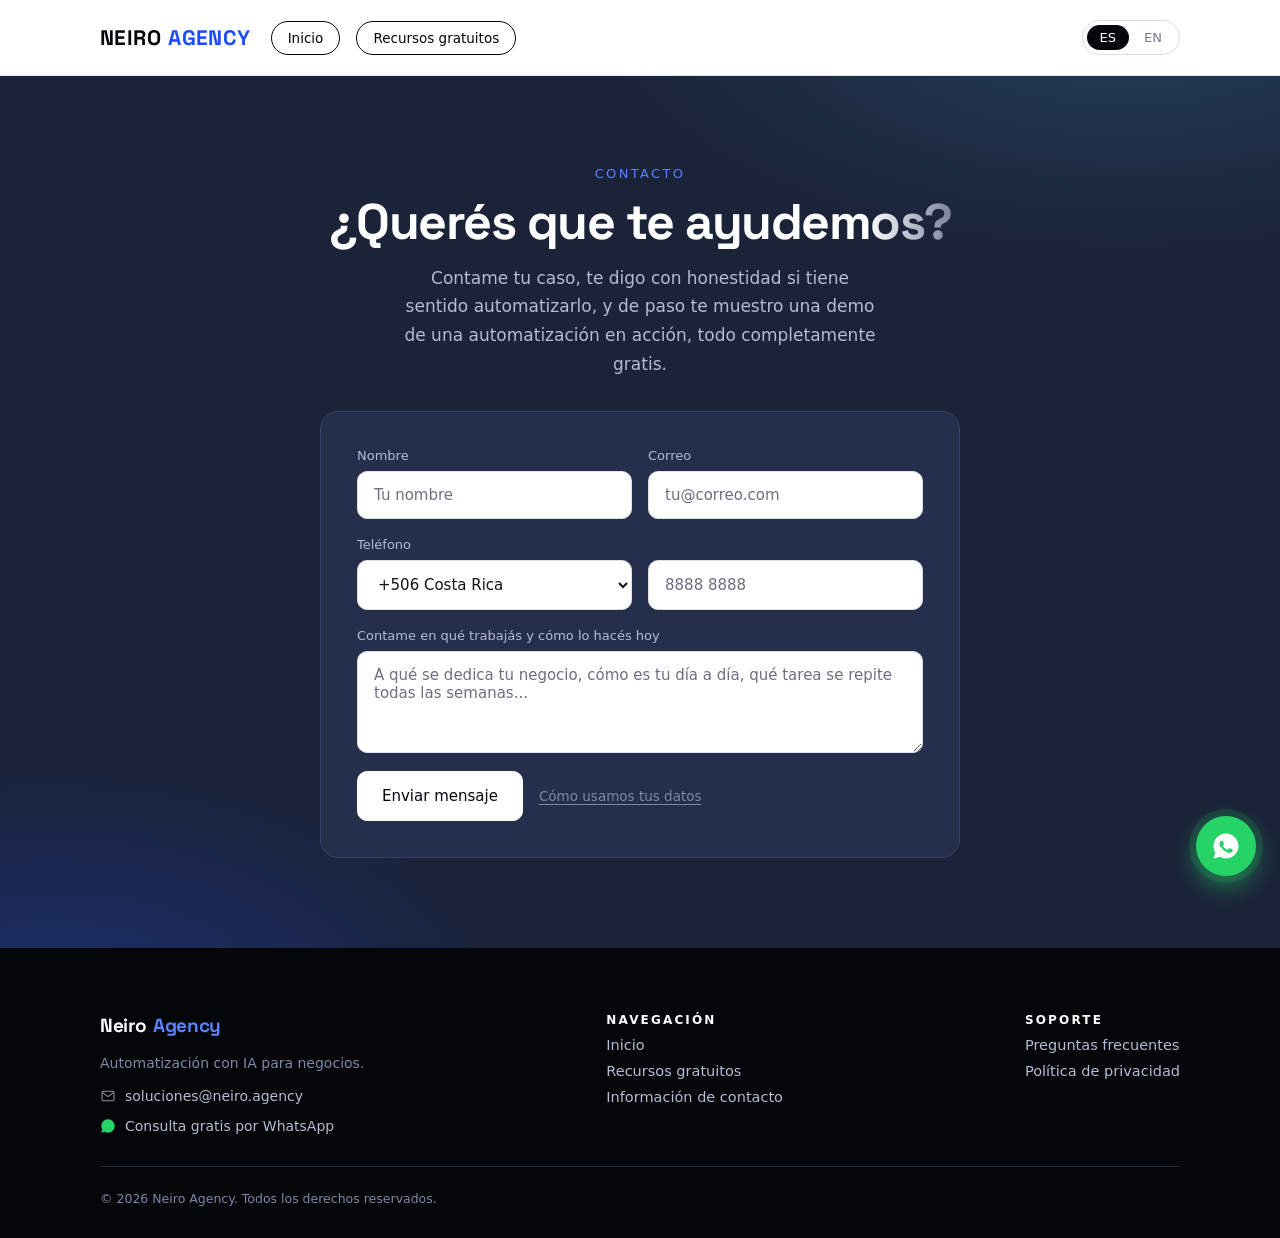
==== commit 1b959214: "Formulario de guías: más espacio entre campos, 2 columnas en PC; CSS con versión para evitar caché C" ====
--- a/contacto.html
+++ b/contacto.html
@@ -90,7 +90,7 @@
     .reveal, .btn, .modal-card, .modal-backdrop { animation: none !important; transition: none !important; opacity: 1 !important; transform: none !important; }
   }
 </style>
-<link rel="stylesheet" href="neiro-theme.css">
+<link rel="stylesheet" href="neiro-theme.css?v=20261111">
 <link rel="preconnect" href="https://chatwoot.neiro.agency" crossorigin>
 <link rel="preload" as="script" href="https://chatwoot.neiro.agency/packs/js/sdk.js">
 </head>
--- a/neiro-theme.css
+++ b/neiro-theme.css
@@ -387,3 +387,176 @@
 /* Etiquetas sobre fondos azul claro: blancas (si no, se pierden) */
 .sec-light .pill-tag, #casos-de-uso .uc-note .pill-tag, [style*="background: #EDF2FF"] .pill-tag, [style*="background: rgb(237, 242, 255)"] .pill-tag { background: #ffffff !important; }
 .sec-light .pill-tag:hover, [style*="background: #EDF2FF"] .pill-tag:hover, [style*="background: rgb(237, 242, 255)"] .pill-tag:hover { background: var(--blue) !important; }
+
+/* Calculadora: tres pasos con la cuenta a la vista */
+.calc-results { display: none !important; }
+.calc-steps { display: flex; align-items: stretch; gap: 14px; padding-top: 24px; border-top: 1px solid #222B47; }
+.cs { flex: 1 1 0; display: flex; flex-direction: column; gap: 8px; padding: 20px 22px; border-radius: 16px; background: rgba(255,255,255,.05); border: 1px solid #2A3350; }
+.cs em { font: 700 12px 'Space Grotesk', system-ui, sans-serif; font-style: normal; letter-spacing: .16em; color: #8FA8FF; }
+.cs b { font: 700 clamp(36px, 4.6vw, 54px)/1 'Space Grotesk', system-ui, sans-serif; letter-spacing: -0.04em; color: #ffffff; }
+.cs span { font-size: 14.5px; line-height: 1.45; color: #B4BCD3; }
+.cs.is-key { background: linear-gradient(135deg, rgba(26,77,255,.45), rgba(79,209,255,.22)); border-color: #4C73FF; }
+.cs.is-key em { color: #D6E2FF; }
+.cs-op { align-self: center; font: 700 26px 'Space Grotesk', system-ui, sans-serif; font-style: normal; color: #6C7AA6; }
+.calc-money { display: flex; flex-wrap: wrap; align-items: baseline; gap: 8px 12px; font-size: 17px; color: #D6DDF2; }
+.calc-money b { font: 700 clamp(30px, 3.8vw, 44px)/1 'Space Grotesk', system-ui, sans-serif; letter-spacing: -0.03em; background: linear-gradient(90deg, #7C9BFF, var(--cyan)); -webkit-background-clip: text; background-clip: text; -webkit-text-fill-color: transparent; }
+.calc-money .dot { color: #6C7AA6; }
+@media (max-width: 760px) {
+  .calc-steps { flex-direction: column; }
+  .cs-op { transform: rotate(90deg); align-self: center; line-height: 1; }
+  .cs span { font-size: 15px; }
+  .calc-money { font-size: 18px; }
+}
+
+/* Mientras corre la pantalla de carga, el botón naranja del chat espera: así WhatsApp y chat aparecen juntos */
+body.is-loading .woot-widget-bubble, body.is-loading .woot-widget-holder, body.is-loading .chat-preview { opacity: 0 !important; visibility: hidden !important; pointer-events: none !important; }
+.woot-widget-bubble, .chat-preview { transition: opacity .5s ease, visibility .5s ease, transform .4s cubic-bezier(.34,1.56,.64,1), box-shadow .3s ease; }
+
+/* =====================================================================
+   Botones: el relleno es un azul claro y la letra NO cambia de color (en celular, al tocar, la
+   letra blanca sobre fondo blanco hacía que el texto "desapareciera"). Aplica a todos los botones.
+   ===================================================================== */
+.btn:not(.lang-btn):not(.wa-float)::before,
+.sec-dark .btn:not(.lang-btn):not(.wa-float)::before,
+.sec-dark:not(.sec-footer) .btn:not(.lang-btn):not(.wa-float)::before,
+.calc-box .btn:not(.lang-btn):not(.wa-float)::before,
+.sec-blue .btn:not(.btn-ghost)::before,
+a.nav-cta:hover::before,
+.btn-ghost::before { background: #D3E1FF !important; }
+
+.btn:not(.lang-btn):not(.wa-float):hover, a.btn:not(.lang-btn):not(.wa-float):hover,
+.btn:not(.lang-btn):not(.wa-float):active, a.btn:not(.lang-btn):not(.wa-float):active,
+.sec-dark .btn:not(.lang-btn):not(.wa-float):hover, .sec-dark .btn:not(.lang-btn):not(.wa-float):active,
+.calc-box .btn:not(.lang-btn):not(.wa-float):hover, .calc-box .btn:not(.lang-btn):not(.wa-float):active,
+.sec-blue .btn:not(.btn-ghost):hover, .btn-ghost:hover, a.btn-ghost:hover, a.nav-cta:hover, a.btn:not(.btn-ghost):hover {
+  color: var(--ink) !important; border-color: var(--blue) !important;
+}
+/* Etiquetas: al pasar el mouse se rellenan de azul claro y el texto se mantiene legible */
+.pill-tag:hover, .sec-light .pill-tag:hover, [style*="background: #EDF2FF"] .pill-tag:hover, [style*="background: rgb(237, 242, 255)"] .pill-tag:hover { background: #D3E1FF !important; color: #1D46C7 !important; box-shadow: none; }
+.arrow:hover { background: #D3E1FF !important; border-color: var(--blue) !important; color: var(--ink) !important; }
+
+/* Preguntas frecuentes: en pantallas táctiles el :hover se queda pegado; solo cuenta si está abierta */
+@media (hover: none) {
+  .faq-item:not([open]):not([data-open="true"])::before { transform: translateY(101%) !important; }
+  .faq-item:not([open]):not([data-open="true"]) { border-color: var(--line) !important; }
+}
+
+/* Celular: encabezado más compacto y hero más pequeño que se achica al bajar */
+@media (max-width: 640px) {
+  .header-outer { padding: 10px 16px !important; gap: 8px 12px !important; }
+  .header-logo { font-size: 18px !important; }
+  a.nav-cta { font-size: 13px !important; padding: 7px 12px !important; }
+  .header-links { gap: 6px !important; }
+  .header-toggle { padding: 3px !important; }
+  .header-toggle .lang-btn { font-size: 13px !important; padding: 5px 11px !important; }
+  .hero-sticky { padding-top: 90px; }
+  .hero-logo { width: min(78vw, 360px); transform: scale(calc(1 - var(--hp, 0) * .2)); }
+  .hero-copy h1 { font-size: clamp(26px, 7.4vw, 34px) !important; }
+  .hero-copy p { font-size: 16px !important; }
+}
+
+/* Texto "Estos son solo algunos ejemplos": fuera del fondo azul de casos de uso, en su propia sección blanca */
+.note-sec { background: #ffffff; padding: clamp(48px, 6vw, 80px) clamp(20px, 4vw, 40px); border-bottom: 1px solid var(--line); }
+.note-in { max-width: 1160px; margin: 0 auto; }
+.note-sec .uc-note { background: var(--tint) !important; box-shadow: none !important; margin: 0 auto; }
+
+/* Sección del cuadro de ejemplos: sin raya inferior; cuadro negro con texto claro */
+.note-sec { border-bottom: 0 !important; }
+.note-sec .uc-note { background: var(--ink) !important; border-color: #1C2542 !important; }
+.note-sec .uc-note p { color: #D6DDF2 !important; }
+.note-sec .uc-note .btn:not(.lang-btn):not(.wa-float) { border-color: #ffffff !important; }
+.note-sec .uc-note .btn:not(.lang-btn):not(.wa-float):hover { border-color: var(--blue) !important; }
+
+/* Cuadro negro centrado entre la sección azul de arriba y el título "Cálculo rápido" de abajo (misma distancia) */
+.note-sec { padding-top: clamp(60px, 7vw, 96px) !important; padding-bottom: 0 !important; }
+
+/* Sombras de los botones flotantes: naranja (chat) y verde (WhatsApp), igual de marcadas */
+.woot-widget-bubble, .chat-preview { box-shadow: 0 10px 26px rgba(255,114,12,.5), 0 0 0 7px rgba(255,114,12,.14) !important; }
+.woot-widget-bubble:hover, .chat-preview:hover { box-shadow: 0 14px 34px rgba(255,114,12,.6), 0 0 0 9px rgba(255,114,12,.18) !important; }
+.wa-float, a.btn.wa-float { box-shadow: 0 10px 26px rgba(37,211,102,.5), 0 0 0 7px rgba(37,211,102,.14) !important; }
+.wa-float:hover, a.btn.wa-float:hover { box-shadow: 0 14px 34px rgba(37,211,102,.6), 0 0 0 9px rgba(37,211,102,.18) !important; }
+
+/* Chatwoot inyecta su propia sombra gris con !important después de este archivo: se sube la prioridad */
+html body button.woot-widget-bubble.woot-elements--left, html body button.woot-widget-bubble { box-shadow: 0 10px 26px rgba(255,114,12,.5), 0 0 0 7px rgba(255,114,12,.14) !important; }
+html body button.woot-widget-bubble.woot-elements--left:hover, html body button.woot-widget-bubble:hover { box-shadow: 0 14px 34px rgba(255,114,12,.6), 0 0 0 9px rgba(255,114,12,.18) !important; }
+html body button.woot-widget-bubble.woot-elements--left:active, html body button.woot-widget-bubble:active { box-shadow: 0 6px 16px rgba(255,114,12,.45), 0 0 0 5px rgba(255,114,12,.14) !important; }
+
+/* Cifras: ahora son 3 */
+.stats { grid-template-columns: repeat(3, 1fr) !important; }
+@media (max-width: 760px) { .stats { grid-template-columns: repeat(2, 1fr) !important; } .stat:last-child:nth-child(odd) { grid-column: 1 / -1; } }
+
+/* Cómo funciona: conectores más anchos y con el pulso más visible */
+.flow-link { flex: 0 0 96px !important; height: 5px !important; border-radius: 99px; background: #BCCBF2 !important; }
+.flow-link::after { width: 55% !important; background: linear-gradient(90deg, transparent, var(--blue), var(--cyan), transparent) !important; }
+@media (max-width: 860px) {
+  .flow-link { flex: 0 0 64px !important; width: 5px !important; height: 64px !important; }
+  .flow-link::after { top: -55% !important; left: 0 !important; width: 100% !important; height: 55% !important; background: linear-gradient(180deg, transparent, var(--blue), var(--cyan), transparent) !important; }
+}
+
+/* Cómo funciona en celular: el pulso vertical se anima con transform (antes, el !important en "top" anulaba la animación y la barra no se movía) */
+@keyframes pulseY { from { transform: translateY(-100%); } to { transform: translateY(190%); } }
+@media (max-width: 860px) {
+  .flow-link { flex: 0 0 72px !important; width: 6px !important; height: 72px !important; }
+  .flow-link::after { top: 0 !important; left: 0 !important; width: 100% !important; height: 55% !important; transform: translateY(-100%);
+    background: linear-gradient(180deg, transparent, var(--blue), var(--cyan), transparent) !important;
+    animation: pulseY 1.8s ease-in-out infinite !important; }
+  .flow-link:nth-of-type(2)::after { animation-delay: .6s !important; }
+  .flow-link:nth-of-type(3)::after { animation-delay: 1.2s !important; }
+}
+
+/* Luz que sigue al mouse (igual que en las tarjetas de "Qué hago"): Cómo funciona, cuadro de ejemplos y calculadora */
+.mglow { position: relative; isolation: isolate; }
+.mglow::before { content: ''; position: absolute; inset: 0; border-radius: inherit; z-index: -1; pointer-events: none; opacity: 0; transition: opacity .4s ease;
+  background: radial-gradient(420px circle at var(--gx, 50%) var(--gy, 50%), var(--glow-c, rgba(26,77,255,.16)), transparent 58%); }
+.mglow:hover::before { opacity: 1; }
+.mglow.dark { --glow-c: rgba(79,209,255,.24); }
+
+/* Calculadora: luz mucho más suave para que no estorbe al leer */
+.calc-box.mglow { --glow-c: rgba(79,209,255,.06); }
+.calc-box.mglow::before { background: radial-gradient(340px circle at var(--gx, 50%) var(--gy, 50%), var(--glow-c), transparent 60%); }
+
+/* Tarjeta del formulario en secciones oscuras: por clase (el estilo inline se reescribe al mover el mouse) */
+.sec-dark:not(.sec-footer) .form-card { background: #252F4B !important; border-color: #34416A !important; }
+
+/* Sección de contacto completa: luz amplia que sigue al mouse (coordenadas en px, cubre también los lados) */
+.mglow.wide::before { background: radial-gradient(560px circle at var(--gx, 50%) var(--gy, 40%), rgba(79,209,255,.20), transparent 62%); }
+.mglow.wide:hover::before { opacity: 1; }
+
+/* Intensidad baja en la luz de toda la sección (mismo color azul-cian) y en la tarjeta del formulario */
+.mglow.wide::before { background: radial-gradient(560px circle at var(--gx, 50%) var(--gy, 40%), rgba(79,209,255,.065), transparent 62%); }
+.form-card.mglow { --glow-c: rgba(79,209,255,.09); }
+
+/* Contacto (y la sección de llamada del inicio): la luz de toda la sección con menos radio; "Qué hago" se queda como estaba */
+#contacto.mglow.wide::before, #agenda.mglow.wide::before { background: radial-gradient(340px circle at var(--gx, 50%) var(--gy, 40%), rgba(79,209,255,.065), transparent 62%); }
+
+/* Luces con menos circunferencia en todas las tarjetas y secciones (el hero se queda como estaba) */
+.mglow::before { background: radial-gradient(300px circle at var(--gx, 50%) var(--gy, 50%), var(--glow-c, rgba(26,77,255,.16)), transparent 58%); }
+.calc-box.mglow::before { background: radial-gradient(240px circle at var(--gx, 50%) var(--gy, 50%), var(--glow-c), transparent 60%); }
+.lift.tilt::after { background: radial-gradient(300px circle at var(--gx, 50%) var(--gy, 50%), rgba(26,77,255,.14), transparent 55%); }
+.mglow.wide::before, #contacto.mglow.wide::before, #agenda.mglow.wide::before { background: radial-gradient(340px circle at var(--gx, 50%) var(--gy, 40%), rgba(79,209,255,.065), transparent 62%); }
+
+/* ---- Iconos animados de las guias (recursos.html) ---- */
+.guide-ic { width: 46px; height: 46px; border-radius: 13px; background: #EDF2FF; color: #1A4DFF; display: flex; align-items: center; justify-content: center; flex-shrink: 0; transition: background .25s ease, color .25s ease; }
+.guide-ic svg { width: 24px; height: 24px; transform-origin: 50% 50%; }
+.guide-ic.is-on { background: #1A4DFF; color: #fff; }
+.lift:hover .guide-ic { background: #D3E1FF; }
+.lift:hover .guide-ic.is-on { background: #1A4DFF; }
+@keyframes ic-float { 0%, 100% { transform: translateY(1.5px); } 50% { transform: translateY(-2.5px); } }
+@keyframes ic-pulse { 0%, 100% { transform: scale(1); } 50% { transform: scale(1.14); } }
+@keyframes ic-spin { to { transform: rotate(360deg); } }
+@keyframes ic-wiggle { 0%, 100% { transform: rotate(0); } 25% { transform: rotate(-9deg); } 75% { transform: rotate(9deg); } }
+@keyframes ic-bob { 0%, 100% { transform: translateY(-2px); } 50% { transform: translateY(2.5px); } }
+.ic-float svg { animation: ic-float 3.2s ease-in-out infinite; }
+.ic-pulse svg { animation: ic-pulse 2.6s ease-in-out infinite; }
+.ic-spin svg { animation: ic-spin 14s linear infinite; }
+.ic-wiggle svg { animation: ic-wiggle 3.4s ease-in-out infinite; }
+.ic-bob svg { animation: ic-bob 2.4s ease-in-out infinite; }
+@media (prefers-reduced-motion: reduce) { .guide-ic svg { animation: none !important; } }
+
+/* Formulario de guías: 2 columnas en PC, 1 en celular; "¿Tienes una empresa?" ocupa toda la fila */
+#guia-fields { display: grid; grid-template-columns: repeat(2, minmax(0, 1fr)); gap: 16px; }
+#guia-fields .guia-full { grid-column: 1 / -1; }
+@media (max-width: 560px) { #guia-fields { grid-template-columns: minmax(0, 1fr); } }
+
+/* Accesibilidad: el texto de ayuda de los campos tenía contraste 2.4:1; ahora ~5:1 sobre blanco */
+input::placeholder, textarea::placeholder { color: #6B7080; opacity: 1; }
